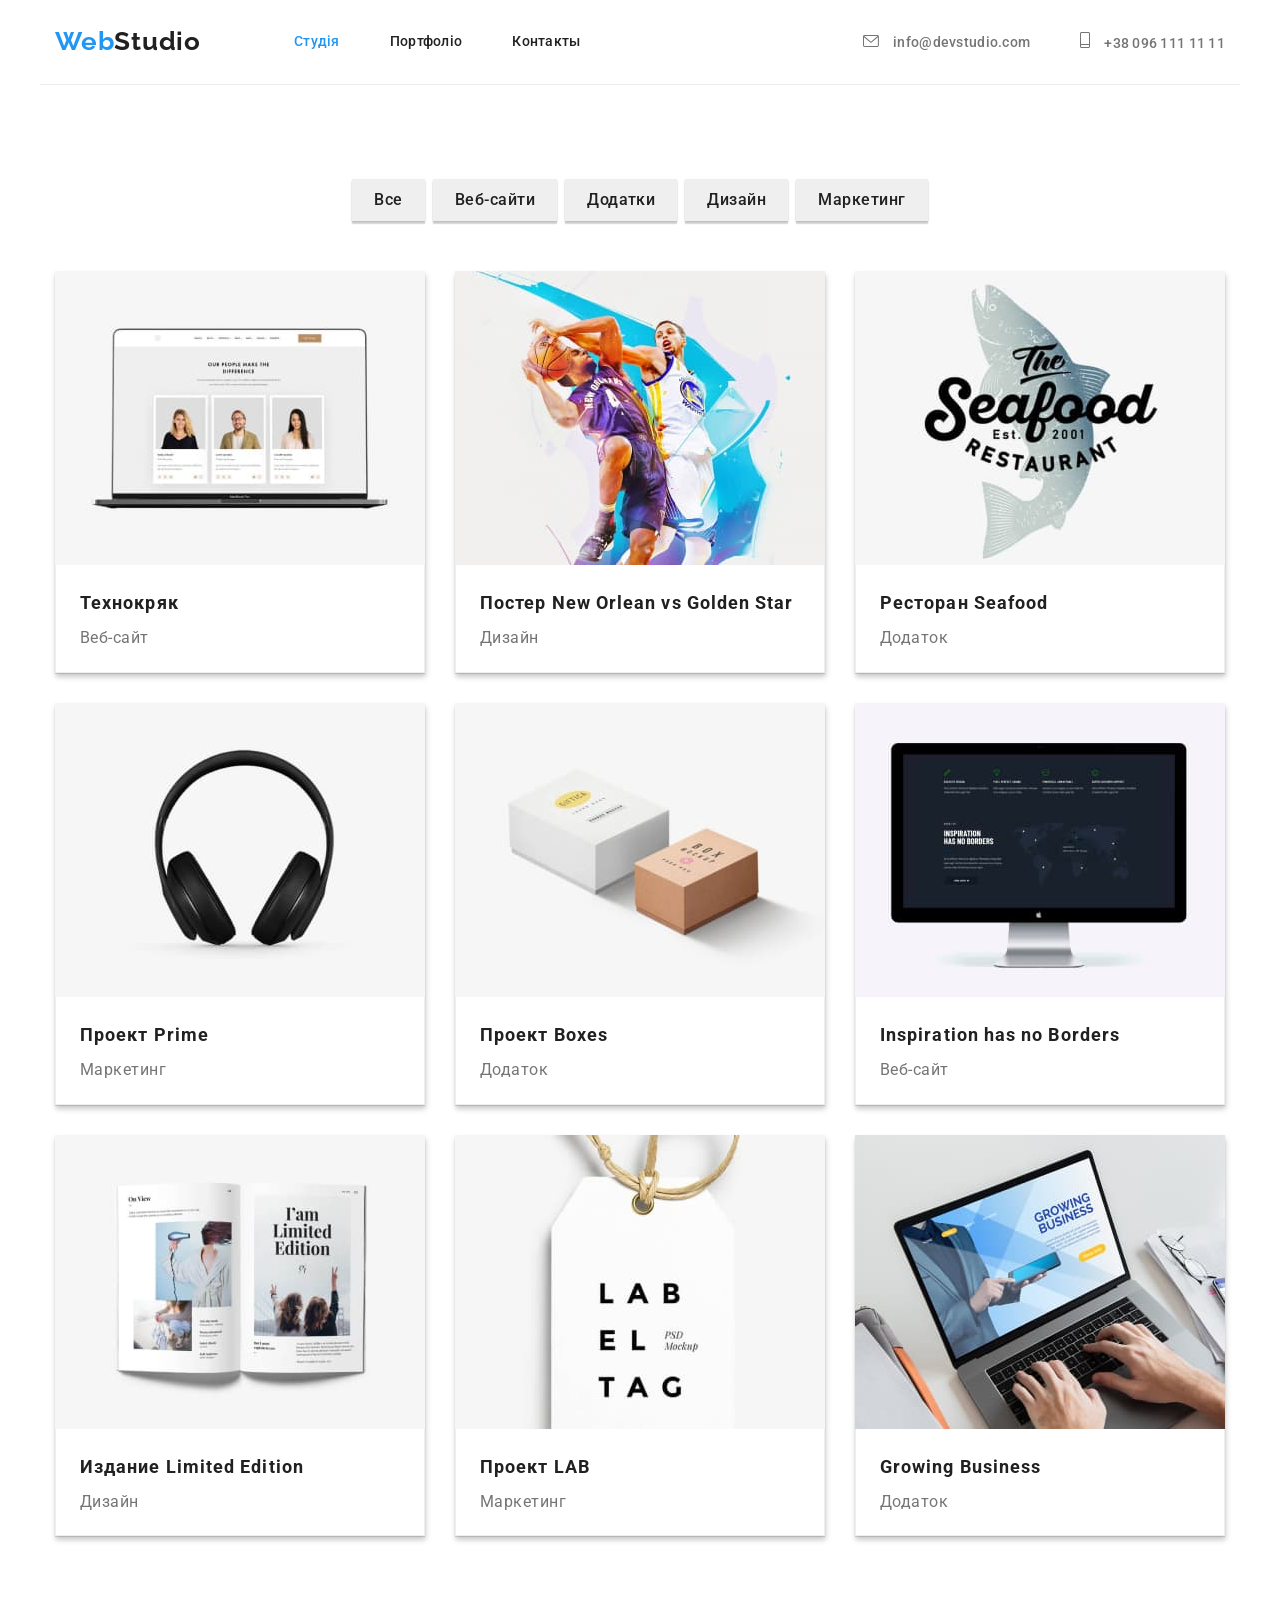
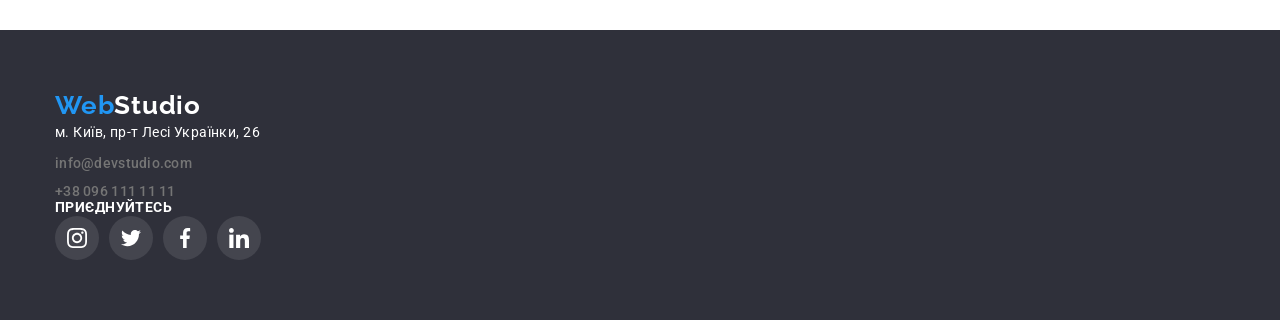
==== portfolio.html @ ae908e7c "Fixed bugs" ====
<!DOCTYPE html>
<html lang="uk">
<head>
    <meta charset="UTF-8" />
    <meta http-equiv="X-UA-Compatible" content="IE=edge" />
    <meta name="viewport" content="width=device-width, initial-scale=1.0" />
    <title>Портфоліо</title>
    <link rel="stylesheet" href="https://cdn.jsdelivr.net/npm/modern-normalize@1.1.0/modern-normalize.min.css">
    <link rel="preconnect" href="https://fonts.googleapis.com" />
    <link rel="preconnect" href="https://fonts.gstatic.com" crossorigin />
    <link href="https://fonts.googleapis.com/css2?family=Raleway:wght@700&family=Roboto:wght@400;500;700;900&display=swap" rel="stylesheet" />
    <link rel="stylesheet" href="./css/styles.css" />
</head>
<body>
    <!-- HEADER-->
    <header class="">
        <div class="page-header container">
            <nav class="page-nav">
                <a class="logo logo-link link" href="index.html" lang="en">Web<span class="logo-heater">Studio</span></a>
                <ul class="menu list">
                    <li class="menu-item"><a class="menu-link  current" href="index.html">Студія</a></li>
                    <li class="menu-item"><a class="menu-link" href="portfolio.html">Портфоліо</a></li>
                    <li class="menu-item"><a class="menu-link" href="contact.html">Контакты</a></li>
                </ul>
            </nav>
            <ul class="list contact">
                <li class="menu-contact">
                    <svg class="contact-icon" width="16" height="12">
                        <use href="./images/sprite.svg#icon-mail"></use>
                    </svg>
                    <a class="contact-list link contact-mail" href="mailto:info@devstudio.com">info@devstudio.com</a>
                </li>
                <li class="menu-contact">
                    <svg class="contact-icon" width="10" height="16">
                        <use href="./images/sprite.svg#icon-tel"></use>
                    </svg>
                    <a class="contact-list link" href="tel:+380961111111">+38 096 111 11 11</a>
                </li>
            </ul>
        </div>
    </header>
    <!--MAIN-->
    <main class="">
        <section class="section">
            <div class="container">
                <h1 class="visually-hidden"></h1>
                <ul class="button-menu">
                    <li class="button-menu-item"><button class="menu-btn" type="button">Все</button></li>
                    <li class="button-menu-item"><button class="menu-btn" type="button">Веб-сайти</button></li>
                    <li class="button-menu-item"><button class="menu-btn" type="button">Додатки</button></li>
                    <li class="button-menu-item"><button class="menu-btn" type="button">Дизайн</button></li>
                    <li class="button-menu-item"><button class="menu-btn" type="button">Маркетинг</button></li>
                </ul>
            
                <ul class="menu-portfolio">
                    <li class="portfolio-cards">
                        <a href="" class="list link">
                            <img class="portfolio-img" src="./images/portfolio/texnokryak.jpg" alt="зображення веб-сайту" width="370px"
                                height="294px" />
                            <div class="portfolio-subscription">
                                <h2 class="portfolio-title list">Технокряк</h2>
                                <p class="portfolio-paragraph">Веб-сайт</p>
                            </div>
                
                        </a>
                    </li>
                    <li class="portfolio-cards">
                        <a href="" class="list link">
                            <img class="portfolio-img" src="./images/portfolio/poster.jpg"
                                alt="зображення дві людини грають у баскетбол" width="370px" height="294px" />
                            <div class="portfolio-subscription">
                                <h2 class="portfolio-title">Постер New Orlean vs Golden Star</h2>
                                <p class="portfolio-paragraph">Дизайн</p>
                            </div>
                
                        </a>
                    </li>
                    <li class="portfolio-cards">
                        <a href="" class="list link">
                            <img class="portfolio-img" src="./images/portfolio/seafood.jpg" alt="зображення логотипу ресторану"
                                width="370px" height="294px" />
                            <div class="portfolio-subscription">
                                <h2 class="portfolio-title">Ресторан Seafood</h2>
                                <p class="portfolio-paragraph">Додаток</p>
                            </div>
                        </a>
                    </li>
                    <li class="portfolio-cards">
                        <a href="" class="list link">
                            <img class="portfolio-img" src="./images/portfolio/prime.jpg" alt="зображення навушників" width="370px"
                                height="294px" />
                            <div class="portfolio-subscription">
                                <h2 class="portfolio-title">Проект Prime</h2>
                                <p class="portfolio-paragraph">Маркетинг</p>
                            </div>
                
                        </a>
                    </li>
                    <li class="portfolio-cards">
                        <a href="" class="list link">
                            <img class="portfolio-img" src="./images/portfolio/boxes.jpg" alt="зображення двох коробок" width="370px"
                                height="294px" />
                            <div class="portfolio-subscription">
                                <h2 class="portfolio-title">Проект Boxes</h2>
                                <p class="portfolio-paragraph">Додаток</p>
                            </div>
                
                        </a>
                    </li>
                    <li class="portfolio-cards">
                        <a href="" class="list link">
                            <img class="portfolio-img" src="./images/portfolio/no-borders.jpg" alt="зображення веб-сайту на моніторі"
                                width="370px" height="294px" />
                            <div class="portfolio-subscription">
                                <h2 class="portfolio-title" lang="en">Inspiration has no Borders</h2>
                                <p class="portfolio-paragraph">Веб-сайт</p>
                            </div>
                
                        </a>
                    </li>
                    <li class="portfolio-cards">
                        <a href="" class="list link">
                            <img class="portfolio-img" src="./images/portfolio/limited-edition.jpg" alt="изображение журнала"
                                width="370px" height="294px" />
                            <div class="portfolio-subscription">
                                <h2 class="portfolio-title">Издание Limited Edition</h2>
                                <p class="portfolio-paragraph">Дизайн</p>
                            </div>
                        </a>
                    </li>
                    <li class="portfolio-cards">
                        <a href="" class="list link">
                            <img class="portfolio-img" src="./images/portfolio/lab.jpg" alt="зображення журналу" width="370px"
                                height="294px" />
                            <div class="portfolio-subscription">
                                <h2 class="portfolio-title">Проект LAB</h2>
                                <p class="portfolio-paragraph">Маркетинг</p>
                            </div>
                
                        </a>
                    </li>
                    <li class="portfolio-cards">
                        <a href="" class="list link">
                            <img class="portfolio-img" src="./images/portfolio/growing-business.jpg"
                                alt="зображення людина друкує на ноутбуці" width="370px" height="294px" />
                            <div class="portfolio-subscription">
                                <h2 class="portfolio-title" lang="en">Growing Business</h2>
                                <p class="portfolio-paragraph">Додаток</p>
                            </div>
                        </a>
                    </li>
                </ul>
            </div>
        </section>
    </main>
    <!--FOOTER-->
    <footer class="footer">
        <div class=" container">
            <a class="logo-link logo-footer-link link" href="index.html" lang="en">Web<span class="logo-footer">Studio</span></a>
            <address>
                <ul class="list">
                    <li class="adress-link"><a class="contact-adress list link" href="https://goo.gl/maps/ARjSeqXz5D1srHnS8"
                            target="_blank" rel="noopener noreferrer">м. Київ, пр-т Лесі Українки, 26</a></li>
                    <li class="adress-link"><a class="contact-list list link"
                            href="mailto:info@devstudio.com">info@devstudio.com</a></li>
                    <li class="adress-link"><a class="contact-list list link" href="tel:+380961111111">+38 096 111 11 11</a></li>
                </ul>
            </address>

            <p class="footer-paragraph">ПРИЄДНУЙТЕСЬ</p>
            <ul class="footer-social-list list">
                <li class="footer-social-list-item">
                    <a class="footer-social-list-link" href="">
                        <svg width="20" height="20" class="footer-social-list-icon">
                            <use href="./images/sprite.svg#icon-instagram"></use>
                        </svg>
                    </a>
                </li>
                <li class="footer-social-list-item">
                    <a class="footer-social-list-link" href="">
                        <svg width="20" height="20" class="footer-social-list-icon">
                            <use href="./images/sprite.svg#icon-twitter"></use>
                        </svg>
                    </a>
                </li>
                <li class="footer-social-list-item">
                    <a class="footer-social-list-link" href="">
                        <svg width="20" height="20" class="footer-social-list-icon">
                            <use href="./images/sprite.svg#icon-facebook"></use>
                        </svg>
                    </a>
                </li>
                <li class="footer-social-list-item">
                    <a class="footer-social-list-link" href="">
                        <svg width="20" height="20" class="footer-social-list-icon">
                            <use href="./images/sprite.svg#icon-linkedin"></use>
                        </svg>
                    </a>
                </li>
            </ul>
        </div>
    </footer>
</body>
</html>
---- css/styles.css ----
:root {
    --primary-font: 'Roboto',sans-serif;
    --secondary-font: 'Raleway', sans-serif;
    --primary-text-color: #212121;
    --secondary-text-color: #757575;
    --ternary-text-color: #FFFFFF;
    --quaternary-text-color: #2196F3;
    --primary-background: #FFFFFF;
    --secondary-background: #2F303A;
    --ternary-bacground: #2196F3;
    --quaternary-bacground: #000000;
    --quinary-bacground: #F5F4FA;
    --primary-color: #EEEEEE;
    --secondary-color: #FFFFFF;
}

h1,
h2,
h3,
p {
    margin-top: 0;
    margin-bottom: 0;
}

ul,
ol {
    margin: 0;
    padding: 0;
    list-style: none;
}

img {
    display: block;
    max-width: 100%;
    height: auto;
}

button {
    cursor: pointer;
}

.list {
    list-style: none;
}

.link {
    text-decoration: none;
}

.section {
    padding-top: 94px;
    padding-bottom: 94px;
}

.container {
    width: 1200px;
    margin-left: auto;
    margin-right: auto;
    padding-left: 15px;
    padding-right: 15px;
}

body {
    font-family: var(--primary-font), sans-serif;
    color: var(--primary-text-color);
}
/* ============ INDEX.HTML==============*/

/* BODY */

/* ================= HEADER ================= */
.page-header {
    display: flex;
    align-items: center;
    border-bottom: 1px solid #ECECEC;
}

.page-nav {
    display: flex;
    align-items: center;
}

.logo {
    margin-right: 93px;
    padding-top: 24px;
    padding-bottom: 25px;
}

.logo-link {
    font-family: var(--secondary-font);
    font-weight: 700;
    font-size: 26px;
    line-height: 1.19;
    letter-spacing: 0.03em;
    color: var(--quaternary-text-color);
}

.logo-heater{
    color: var(--primary-text-color);
}

.menu {
    display: flex;
    align-items: center;
}

.menu-item:not(:last-child) {
    margin-right: 50px;
}

.menu-link {
    font-weight: 500;
    font-size: 14px;
    line-height: 1.14;
    letter-spacing: 0.02em;
    color: var(--primary-text-color);
    list-style: none;
    text-decoration: none;
    padding-top: 32px;
    padding-bottom: 32px;
    display: block;
}

.menu-link:hover, 
.menu-link:focus {
    color: var(--quaternary-text-color);
}

.menu-link.current {
    color: var(--quaternary-text-color);
}

.contact-icon:hover,
.contact-icon:focus {
    color:#2196F3;
}

.contact-icon{
    color:#757575;
    fill: currentColor;
    margin-right: 10px;
} 

.contact {
    display: flex;
    align-items: center;
    margin-left: auto;
    padding-top: 32px;
    padding-bottom: 32px;
}

.menu-contact:not(:last-child) {
    margin-right: 50px;
}

.contact-list {
    font-style: normal;
    font-weight: 500;
    font-size: 14px;
    line-height: 1.14;
    letter-spacing: 0.02em;
    color: var(--secondary-text-color);
}

.contact-list:hover,
.contact-list:focus {
    color: var(--quaternary-text-color);
}

/* ================= /HEADER  ================= */

/* =================  MAIN  ================= */

/*  ================= HERO  ================= */
.hero {
    padding: 200px 0;
    text-align: center;
}

.background {
    background-image: linear-gradient(rgba(47,
        48, 58, 0.4),rgba(47, 48, 58, 0.4)), url('../images/bg.jpg');
    background: #C4C4C4(47, 48, 58, 0.4);
    background-size: cover;
    background-position: border-box;
}

.hero-title {
    font-weight: 900;
    font-size: 44px;
    line-height: 1.5;
    letter-spacing: 0.06em;
    text-transform: uppercase;
    text-align: center;
    color: var(--ternary-text-color);
    margin-bottom: 30px;
}

.modal-btn-container {
    padding-top: 30px;
    padding-bottom: 200px;
    padding-left: auto;
    padding-right: auto;
}

.modal-btn {
    margin-left: auto;
    margin-right: auto;
    padding-top: 10px;
    padding-bottom: 10px;
    padding-left: 32px;
    padding-right: 32px;
    font-weight: 700;
    font-size: 16px;
    line-height: 1.87;
    display: flex;
    align-items: center;
    text-align: center;
    letter-spacing: 0.06em;
    color: var(--ternary-text-color);
    background: var(--ternary-bacground);
    border-style: none;
}

/*  ================= /HERO  ================= */

/*  ================= ABOUT  ================= */
.visually-hidden {
    position: absolute;
    white-space: nowrap;
    width: 1px;
    height: 1px;
    overflow: hidden;
    border: 0;
    padding: 0;
    clip: rect(0 0 0 0);
    clip-path: inset(50%);
    margin: -1px;
}

.about-title {
    display: none;
}

.about-list {
    display: flex;
    justify-content: center;
    gap: 30px;
}

.about-list-icon:hover {
    background: #F5F4FA;
    border-radius: 4px;

}

.about-list-icon {
    display: flex;
    justify-content: center;
    align-items: center;
    width: 270px;
    height: 120px;
    background: #F5F4FA;
    border-radius: 4px;
    margin-bottom: 30px;
}

.about-title-item {
    font-weight: 700;
    font-size: 14px;
    line-height: 1.14;
    letter-spacing: 0.03em;
    text-transform: uppercase;
    color: var(--primary-text-color);
    margin-bottom: 10px;
}

.about-paragraph {
    font-size: 14px;
    line-height: 1.71;
    letter-spacing: 0.03em;
    color: var(--secondary-text-color);
}
/*  ================= /ABOUT  =================*/

/*  ================= WORK  =================*/
.work-section {
    padding-top: 0;
}


.work-container {
    padding-top: 118px;
    padding-bottom: 94px;
    padding-left: auto;
    padding-right: auto;
}

.all-titles {
    font-weight: 700;
    font-size: 36px;
    line-height: 1.16;
    text-align: center;
    letter-spacing: 0.03em;
    color: var(--primary-text-color);
    margin-bottom: 50px;
}

.work-img-container {
    display: flex;
    align-items: center;
    gap: 30px;
}

/*  ================= /WORK  =================*/

/* ================= TEAM  ================= */
.team-section {
    background: var(--quinary-bacground);
}

.menu-team {
    display: flex;
    align-items: center;
    gap: 30px;
}

.team-cards {
    flex-basis: calc((100% - 90px)/4);
    box-shadow: 0px 1px 1px rgba(0, 0, 0, 0.12), 0px 4px 4px rgba(0, 0, 0, 0.06), 1px 4px 6px rgba(0, 0, 0, 0.16);
}

.team-subscription {
    padding-top: 30px;
    padding-bottom: 30px;
}

.team-title {
    font-weight: 500;
    font-size: 16px;
    line-height: 1.18;
    text-align: center;
    letter-spacing: 0.03em;
    color: var(--primary-text-color);
    margin-bottom: 10px;
}

.team-paragraph{
    font-size: 16px;
    line-height: 1.18;
    text-align: center;
    letter-spacing: 0.03em;
    color: var(--secondary-text-color);
    margin-bottom: 16px;
}

.social-list {
    display: flex;
    justify-content: center;
    gap: 10px;
}

.social-list-item {

}

.social-list-link {
    display: flex;
    justify-content: center;
    align-items: center;
    width: 44px;
    height: 44px;
    border-radius: 50%;
    color: #AFB1B8;
    background-color: var(--primary-background);
    border: none;
}

.social-list-link:hover,
.social-list-link:focus {
    background: var(--ternary-bacground);
}

.social-list-link:hover .social-list-icon,
.social-list-link:focus .social-list-icon {
    fill: #FFFFFF;
}

.social-list-icon {
    fill: #AFB1B8;

}
/* ================= /TEAM  ================= */
/* ================= CLIENTS  ================= */
.clients-list {
    display: flex;
    justify-content: center;
    gap: 30px;
}

.clients-list-item {
}

.clients-list-link {
    display: flex;
    justify-content: center;
    align-items: center;
    width: 170px;
    height: 92px;
    border: 1px solid #AFB1B8;
    border-radius: 4px;
    border: none;
}

.clients-list-link:hover .clients-list-icon,
.clients-list-link:focus .clients-list-icon {
    fill: #2196F3;
}

.clients-list-link:hover,
.clients-list-link:focus {
    border: 1px solid #2196F3;
    border-radius: 4px;
}


.clients-list-icon {
    fill: #AFB1B8;
}
/*  ================= /MAIN  ================= */
/* /BODY */

/*  ================= FOOTER  ================= */
.footer {
    padding-top: 60px;
    padding-bottom: 60px;
    background: var(--secondary-background);
}

.footer-list {

}

.logo-footer-link {
    margin-bottom: 20px;
}

.logo-footer {
    color: var(--ternary-text-color);
}

.adress-link:not(:last-child) {
    margin-bottom: 9px;
}
.contact-adress {
    font-style: normal;
    font-size: 14px;
    line-height: 1.71;
    letter-spacing: 0.03em;
    color: var(--ternary-text-color);
}

.contact-adress:hover,
.contact-adress:focus {
    color: var(--quaternary-text-color);
}

.footer-paragraph {
    font-weight: 700;
    font-size: 14px;
    line-height: 1.14;
    letter-spacing: 0.03em;
    text-transform: uppercase;
    color: var(--ternary-text-color);
}

.footer-social-list {
    display: flex;
    gap: 10px;
}

.footer-social-list-item{
    

}

.footer-social-list-link {
    display: flex;
    justify-content: center;
    align-items: center;
    width: 44px;
    height: 44px;
    border-radius: 50%;
    background-color: rgba(255, 255, 255, 0.1);
}

.footer-social-list-link:hover,
.footer-social-list-link:focus {
    background: var(--ternary-bacground);
}

.footer-social-list-icon {
    fill: #FFFFFF;
}
/*  ================= /FOOTER  =================*/
/* ============ /INDEX.html ============ */

/* ============ PORTFOLIO.html ============ */
.button-menu {
    justify-content: center;
    display: flex;
    align-items: center;
    margin-bottom: 50px;
}

.button-menu-item:not(:last-child) {
    margin-right: 8px;
}


.menu-btn {
    padding-top: 8px;
    padding-bottom: 8px;
    padding-left: 22px;
    padding-right: 22px;
    font-weight: 500;
    font-size: 16px;
    line-height: 1.62;
    text-align: center;
    letter-spacing: 0.03em;
    color: var(--primary-text-color);
    border-style: none;
    box-shadow: 0px 3px 1px rgba(0, 0, 0, 0.1), 0px 1px 2px rgba(0, 0, 0, 0.08), 0px 2px 2px rgba(0, 0, 0, 0.12);
}


.menu-btn:hover,
.menu-btn:focus {
    color: var(--ternary-text-color);
    background: var(--quaternary-text-color);
}

.menu-portfolio {
    display: flex;
    flex-wrap: wrap;
    gap: 30px;
}

.portfolio-cards {
    flex-basis: calc((100% - 60px) / 3);
    box-shadow: 0px 1px 1px rgba(0, 0, 0, 0.12), 0px 4px 4px rgba(0, 0, 0, 0.06), 1px 4px 6px rgba(0, 0, 0, 0.16);
}

.portfolio-subscription {
    border: 1px solid #EEEEEE;
    border-top: none;
    padding-top: 20px;
    padding-bottom: 20px;
    padding-left: 24px;
    padding-right: 24px;
}

.portfolio-title {
    font-weight: 700;
    font-size: 18px;
    line-height: 2;
    letter-spacing: 0.06em;
    color: var(--primary-text-color);
    text-decoration: none;
    margin-bottom: 4px;
}

.portfolio-paragraph {
    font-size: 16px;
    line-height: 1.67;
    letter-spacing: 0.03em;
    color: var(--secondary-text-color);
    text-decoration: none;
}

/* ============ /PORTFOLIO.html ============ */
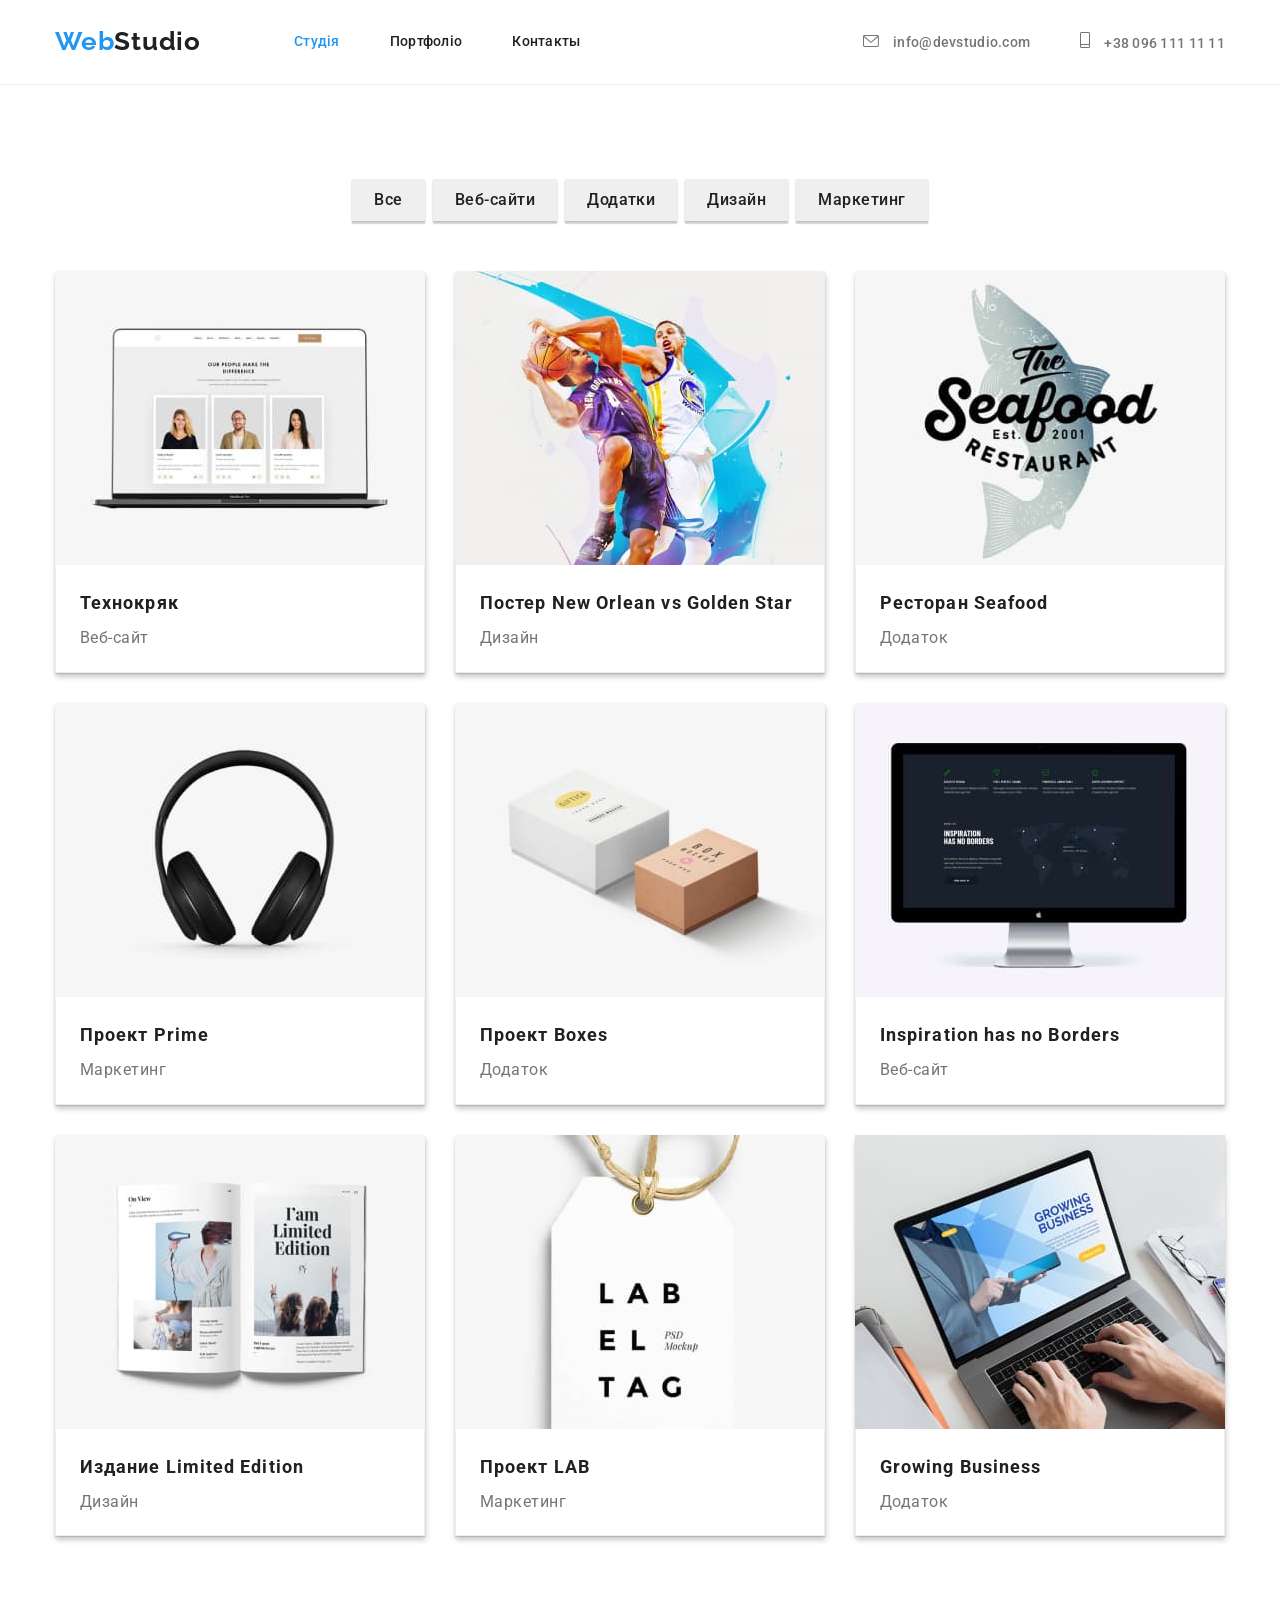
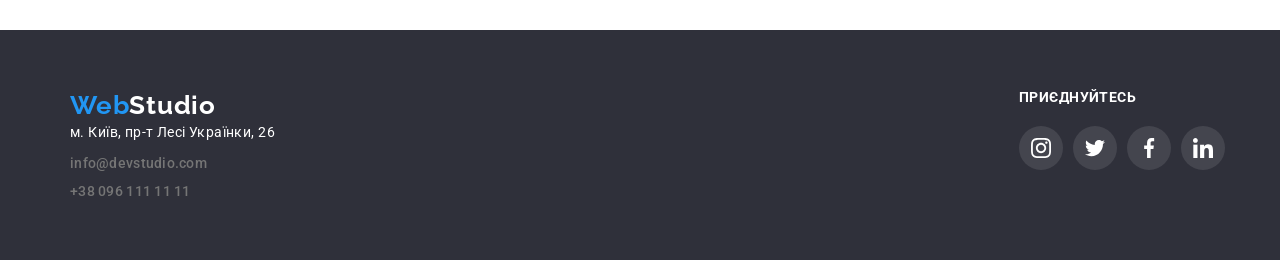
==== commit 773e49e4: "Fixed bugs" ====
--- a/portfolio.html
+++ b/portfolio.html
@@ -11,9 +11,9 @@
     <link href="https://fonts.googleapis.com/css2?family=Raleway:wght@700&family=Roboto:wght@400;500;700;900&display=swap" rel="stylesheet" />
     <link rel="stylesheet" href="./css/styles.css" />
 </head>
-<body>
+<body class="">
     <!-- HEADER-->
-    <header class="">
+    <header class="header">
         <div class="page-header container">
             <nav class="page-nav">
                 <a class="logo logo-link link" href="index.html" lang="en">Web<span class="logo-heater">Studio</span></a>
@@ -155,49 +155,57 @@
     </main>
     <!--FOOTER-->
     <footer class="footer">
-        <div class=" container">
-            <a class="logo-link logo-footer-link link" href="index.html" lang="en">Web<span class="logo-footer">Studio</span></a>
-            <address>
-                <ul class="list">
-                    <li class="adress-link"><a class="contact-adress list link" href="https://goo.gl/maps/ARjSeqXz5D1srHnS8"
-                            target="_blank" rel="noopener noreferrer">м. Київ, пр-т Лесі Українки, 26</a></li>
-                    <li class="adress-link"><a class="contact-list list link"
-                            href="mailto:info@devstudio.com">info@devstudio.com</a></li>
-                    <li class="adress-link"><a class="contact-list list link" href="tel:+380961111111">+38 096 111 11 11</a></li>
-                </ul>
-            </address>
-
-            <p class="footer-paragraph">ПРИЄДНУЙТЕСЬ</p>
-            <ul class="footer-social-list list">
-                <li class="footer-social-list-item">
-                    <a class="footer-social-list-link" href="">
-                        <svg width="20" height="20" class="footer-social-list-icon">
-                            <use href="./images/sprite.svg#icon-instagram"></use>
-                        </svg>
-                    </a>
-                </li>
-                <li class="footer-social-list-item">
-                    <a class="footer-social-list-link" href="">
-                        <svg width="20" height="20" class="footer-social-list-icon">
-                            <use href="./images/sprite.svg#icon-twitter"></use>
-                        </svg>
-                    </a>
-                </li>
-                <li class="footer-social-list-item">
-                    <a class="footer-social-list-link" href="">
-                        <svg width="20" height="20" class="footer-social-list-icon">
-                            <use href="./images/sprite.svg#icon-facebook"></use>
-                        </svg>
-                    </a>
-                </li>
-                <li class="footer-social-list-item">
-                    <a class="footer-social-list-link" href="">
-                        <svg width="20" height="20" class="footer-social-list-icon">
-                            <use href="./images/sprite.svg#icon-linkedin"></use>
-                        </svg>
-                    </a>
-                </li>
-            </ul>
+        <div class="footer-container container">
+            <div class="footer-list container">
+                <a class="logo-link logo-footer-link link" href="index.html" lang="en">Web<span
+                        class="logo-footer">Studio</span></a>
+                <address>
+                    <ul class="list">
+                        <li class="adress-link"><a class="contact-adress list link"
+                                href="https://goo.gl/maps/ARjSeqXz5D1srHnS8" target="_blank" rel="noopener noreferrer">м.
+                                Київ, пр-т Лесі Українки, 26</a></li>
+                        <li class="adress-link"><a class="contact-list list link"
+                                href="mailto:info@devstudio.com">info@devstudio.com</a></li>
+                        <li class="adress-link"><a class="contact-list list link" href="tel:+380961111111">+38 096 111 11
+                                11</a>
+                        </li>
+                    </ul>
+                </address>
+            </div>
+    
+            <div class="footer-social-container">
+                <p class="footer-paragraph">ПРИЄДНУЙТЕСЬ</p>
+                <ul class="footer-social-list list">
+                    <li class="footer-social-list-item">
+                        <a class="footer-social-list-link" href="">
+                            <svg width="20" height="20" class="footer-social-list-icon">
+                                <use href="./images/sprite.svg#icon-instagram"></use>
+                            </svg>
+                        </a>
+                    </li>
+                    <li class="footer-social-list-item">
+                        <a class="footer-social-list-link" href="">
+                            <svg width="20" height="20" class="footer-social-list-icon">
+                                <use href="./images/sprite.svg#icon-twitter"></use>
+                            </svg>
+                        </a>
+                    </li>
+                    <li class="footer-social-list-item">
+                        <a class="footer-social-list-link" href="">
+                            <svg width="20" height="20" class="footer-social-list-icon">
+                                <use href="./images/sprite.svg#icon-facebook"></use>
+                            </svg>
+                        </a>
+                    </li>
+                    <li class="footer-social-list-item">
+                        <a class="footer-social-list-link" href="">
+                            <svg width="20" height="20" class="footer-social-list-icon">
+                                <use href="./images/sprite.svg#icon-linkedin"></use>
+                            </svg>
+                        </a>
+                    </li>
+                </ul>
+            </div>
         </div>
     </footer>
 </body>
--- a/css/styles.css
+++ b/css/styles.css
@@ -64,6 +64,12 @@
     font-family: var(--primary-font), sans-serif;
     color: var(--primary-text-color);
 }
+
+.body:hover {
+    text-decoration: underline;
+    text-decoration-line: 1px;
+    text-decoration-color: #2196F3;
+}
 /* ============ INDEX.HTML==============*/
 
 /* BODY */
@@ -72,7 +78,15 @@
 .page-header {
     display: flex;
     align-items: center;
+}
+
+.header {
     border-bottom: 1px solid #ECECEC;
+}
+
+.header:hover,
+.header:focus {
+    border: 1px solid #2196F3;
 }
 
 .page-nav {
@@ -184,6 +198,12 @@
     background-size: cover;
     background-position: border-box;
 }
+
+.background:hover,
+.bacground:focus {
+    border: 1px solid #2196F3;
+}
+
 
 .hero-title {
     font-weight: 900;
@@ -222,9 +242,15 @@
     border-style: none;
 }
 
+.modal-btn:hover,
+.modal-btn:focus {
+    border: 1px solid #2196F3;
+    border-radius: 4px;
+}
 /*  ================= /HERO  ================= */
 
 /*  ================= ABOUT  ================= */
+
 .visually-hidden {
     position: absolute;
     white-space: nowrap;
@@ -254,7 +280,7 @@
 
 }
 
-.about-list-icon {
+.about-list-container { 
     display: flex;
     justify-content: center;
     align-items: center;
@@ -265,7 +291,14 @@
     margin-bottom: 30px;
 }
 
+.about-list-container:hover,
+.about-list-container:focus {
+    border: 1px solid #2196F3;
+    border-radius: 4px;
+}
+
 .about-title-item {
+    
     font-weight: 700;
     font-size: 14px;
     line-height: 1.14;
@@ -287,7 +320,6 @@
 .work-section {
     padding-top: 0;
 }
-
 
 .work-container {
     padding-top: 118px;
@@ -296,6 +328,11 @@
     padding-right: auto;
 }
 
+.work-img:hover,
+.work-img:focus {
+    border: 1px solid #2196F3;
+}
+
 .all-titles {
     font-weight: 700;
     font-size: 36px;
@@ -319,6 +356,11 @@
     background: var(--quinary-bacground);
 }
 
+.team-section:hover,
+.team-section:focus {
+    border: 1px solid #2196F3;
+}
+
 .menu-team {
     display: flex;
     align-items: center;
@@ -328,6 +370,17 @@
 .team-cards {
     flex-basis: calc((100% - 90px)/4);
     box-shadow: 0px 1px 1px rgba(0, 0, 0, 0.12), 0px 4px 4px rgba(0, 0, 0, 0.06), 1px 4px 6px rgba(0, 0, 0, 0.16);
+}
+
+.team-cards:hover,
+.team-cards:focus {
+    border: 1px solid #2196F3;
+    border-radius: 4px;
+}
+
+.team-img:hover,
+.team-img:focus {
+    border: 1px solid #2196F3;
 }
 
 .team-subscription {
@@ -358,10 +411,6 @@
     display: flex;
     justify-content: center;
     gap: 10px;
-}
-
-.social-list-item {
-
 }
 
 .social-list-link {
@@ -388,7 +437,6 @@
 
 .social-list-icon {
     fill: #AFB1B8;
-
 }
 /* ================= /TEAM  ================= */
 /* ================= CLIENTS  ================= */
@@ -437,8 +485,14 @@
     background: var(--secondary-background);
 }
 
-.footer-list {
-
+.footer:hover,
+.footer:focus {
+    border: 1px solid #2196F3;
+}
+
+.footer-container {
+    display: flex;
+    flex-basis: calc((100% - 70px) / 2);
 }
 
 .logo-footer-link {
@@ -472,16 +526,17 @@
     letter-spacing: 0.03em;
     text-transform: uppercase;
     color: var(--ternary-text-color);
+    margin-bottom: 20px;
+}
+
+.footer-social-container {
+    align-items: flex-start;
+
 }
 
 .footer-social-list {
     display: flex;
     gap: 10px;
-}
-
-.footer-social-list-item{
-    
-
 }
 
 .footer-social-list-link {
@@ -534,10 +589,15 @@
 }
 
 
-.menu-btn:hover,
 .menu-btn:focus {
     color: var(--ternary-text-color);
     background: var(--quaternary-text-color);
+    
+}
+
+.menu-btn:hover {
+    border: 1px solid #2196F3;
+    border-radius: 4px;
 }
 
 .menu-portfolio {
@@ -549,6 +609,16 @@
 .portfolio-cards {
     flex-basis: calc((100% - 60px) / 3);
     box-shadow: 0px 1px 1px rgba(0, 0, 0, 0.12), 0px 4px 4px rgba(0, 0, 0, 0.06), 1px 4px 6px rgba(0, 0, 0, 0.16);
+}
+
+.portfolio-cards:hover,
+.portfolio-cards:focus {
+    border: 1px solid #2196F3;
+}
+
+.portfolio-img:hover,
+.portfolio-img:focus {
+    border: 1px solid #2196F3;
 }
 
 .portfolio-subscription {
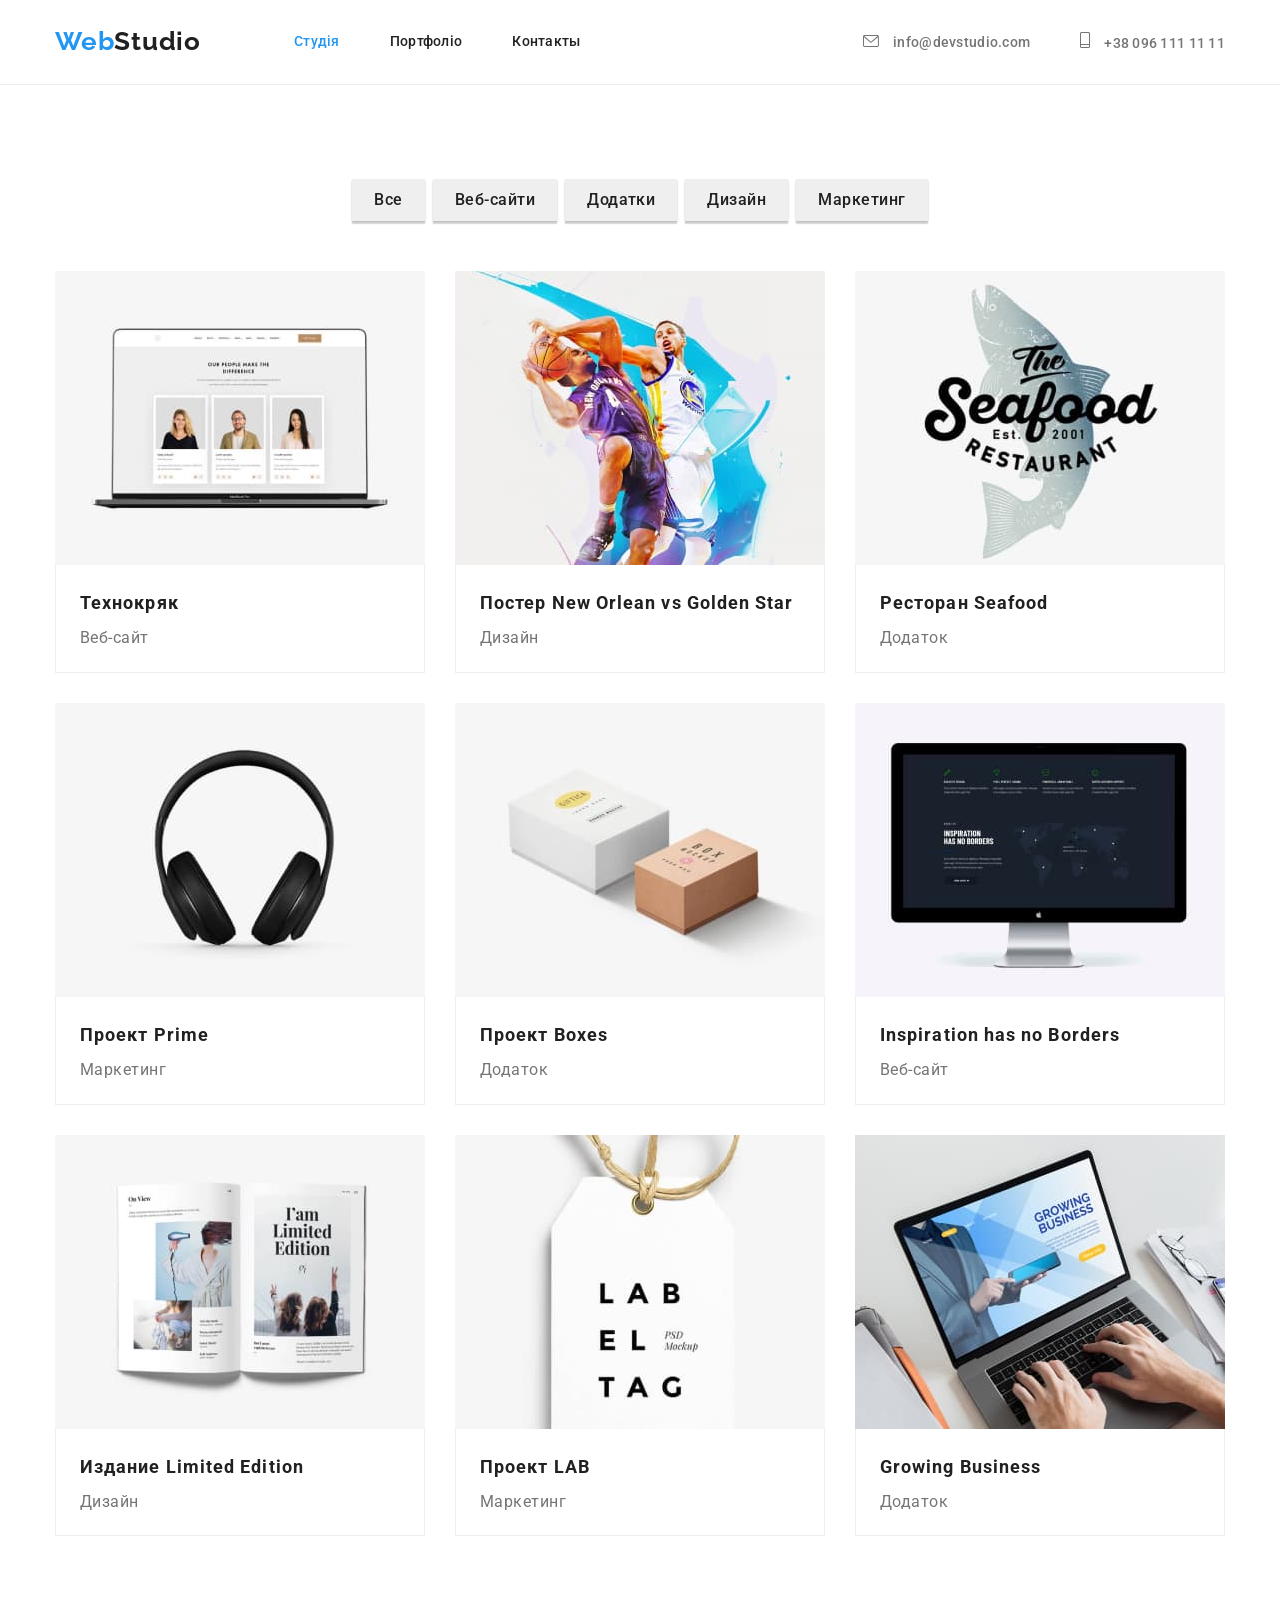
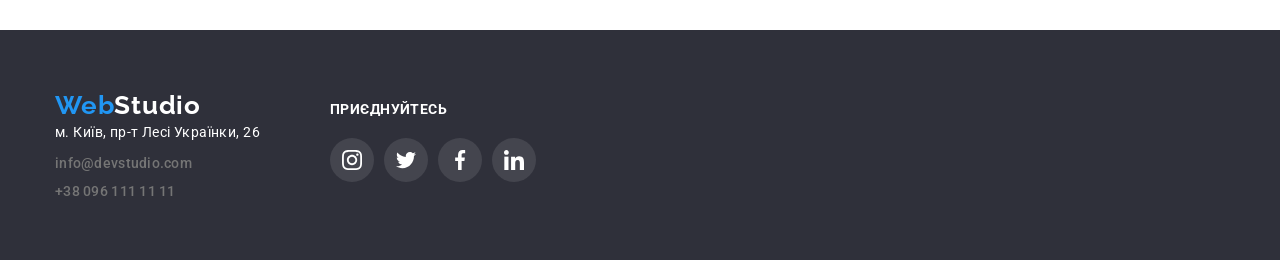
==== commit 9c675b9e: "Fixed bugs" ====
--- a/portfolio.html
+++ b/portfolio.html
@@ -156,7 +156,7 @@
     <!--FOOTER-->
     <footer class="footer">
         <div class="footer-container container">
-            <div class="footer-list container">
+            <div class="footer-list">
                 <a class="logo-link logo-footer-link link" href="index.html" lang="en">Web<span
                         class="logo-footer">Studio</span></a>
                 <address>
--- a/css/styles.css
+++ b/css/styles.css
@@ -65,11 +65,11 @@
     color: var(--primary-text-color);
 }
 
-.body:hover {
-    text-decoration: underline;
-    text-decoration-line: 1px;
-    text-decoration-color: #2196F3;
-}
+/*text-decoration: underline;
+text-decoration-line: 1px;
+text-decoration-color: #2196F3;*/
+
+
 /* ============ INDEX.HTML==============*/
 
 /* BODY */
@@ -480,7 +480,6 @@
 
 /*  ================= FOOTER  ================= */
 .footer {
-    padding-top: 60px;
     padding-bottom: 60px;
     background: var(--secondary-background);
 }
@@ -492,7 +491,11 @@
 
 .footer-container {
     display: flex;
-    flex-basis: calc((100% - 70px) / 2);
+}
+
+.footer-list {
+    padding-top: 60px;
+    margin-right: 70px;
 }
 
 .logo-footer-link {
@@ -506,6 +509,7 @@
 .adress-link:not(:last-child) {
     margin-bottom: 9px;
 }
+
 .contact-adress {
     font-style: normal;
     font-size: 14px;
@@ -530,7 +534,7 @@
 }
 
 .footer-social-container {
-    align-items: flex-start;
+    padding-top: 72px;
 
 }
 
@@ -608,6 +612,9 @@
 
 .portfolio-cards {
     flex-basis: calc((100% - 60px) / 3);
+}
+
+.portfolio-cards:hover {
     box-shadow: 0px 1px 1px rgba(0, 0, 0, 0.12), 0px 4px 4px rgba(0, 0, 0, 0.06), 1px 4px 6px rgba(0, 0, 0, 0.16);
 }
 
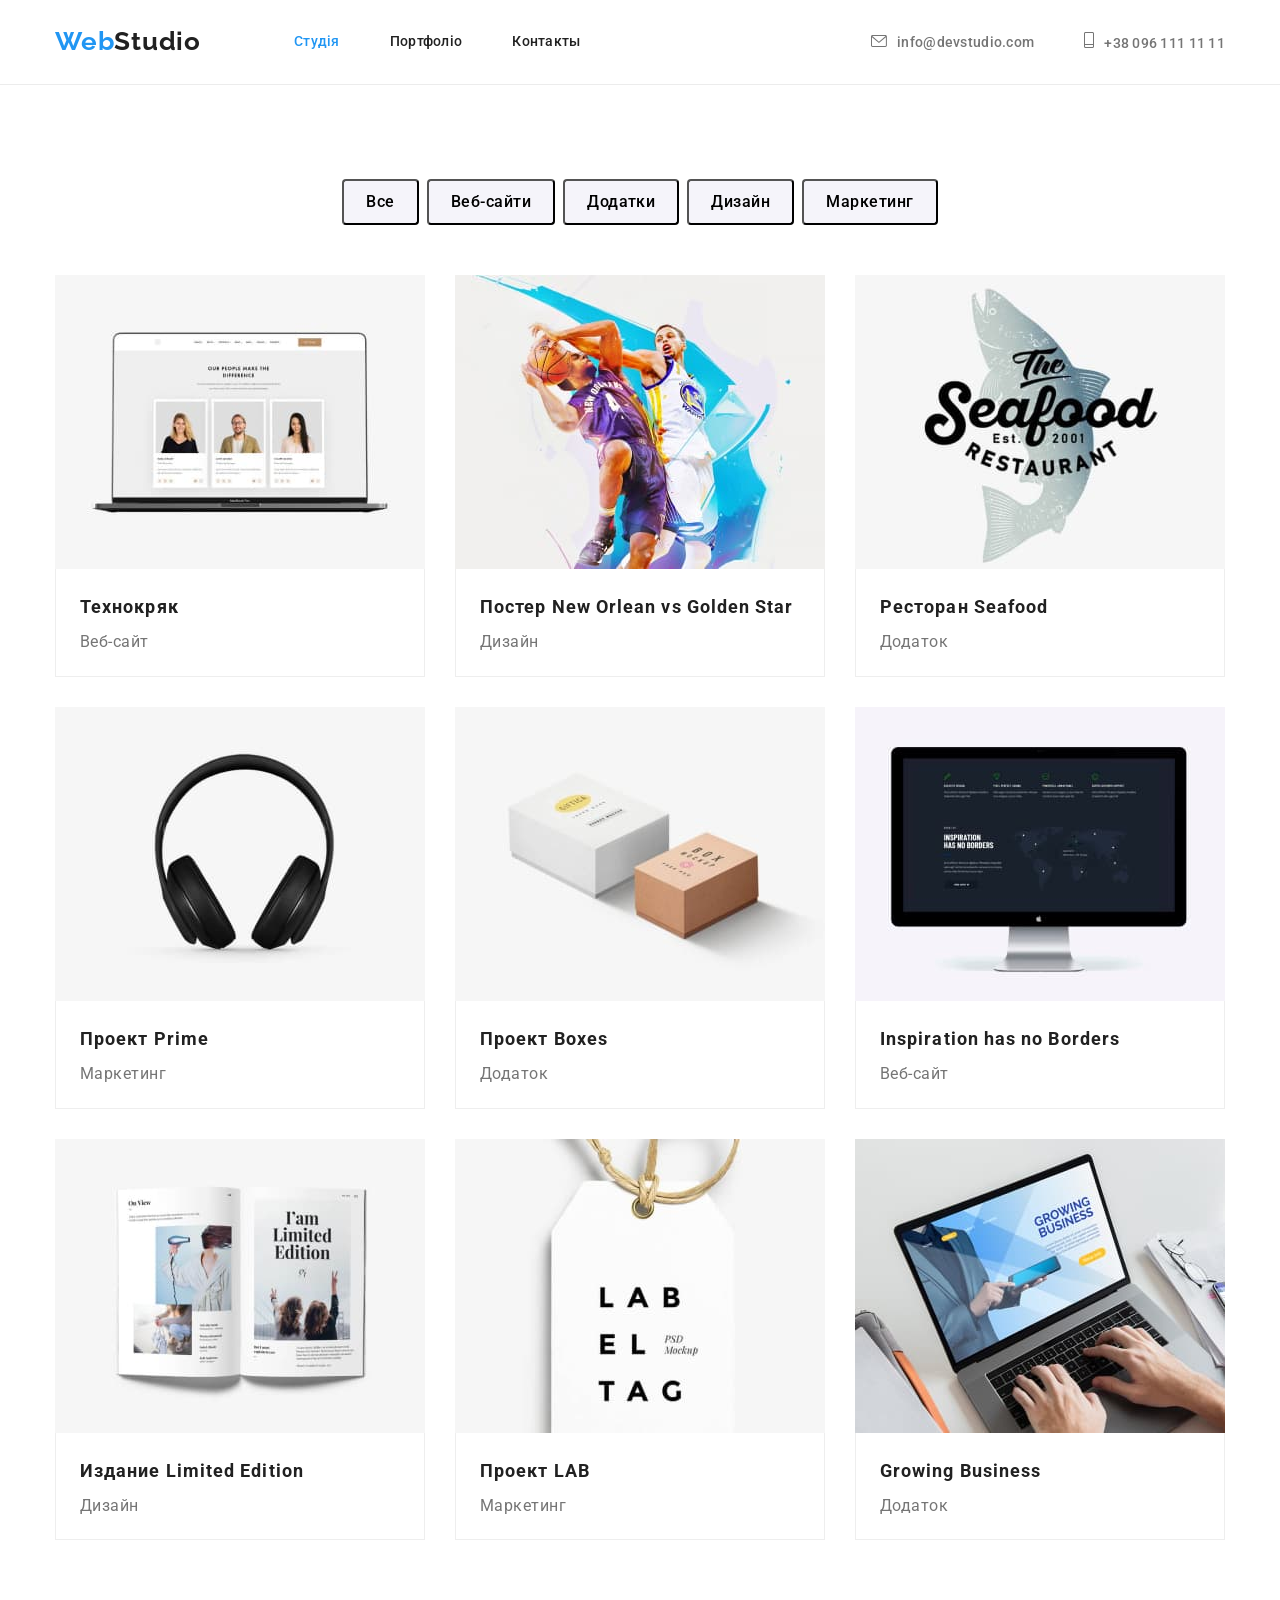
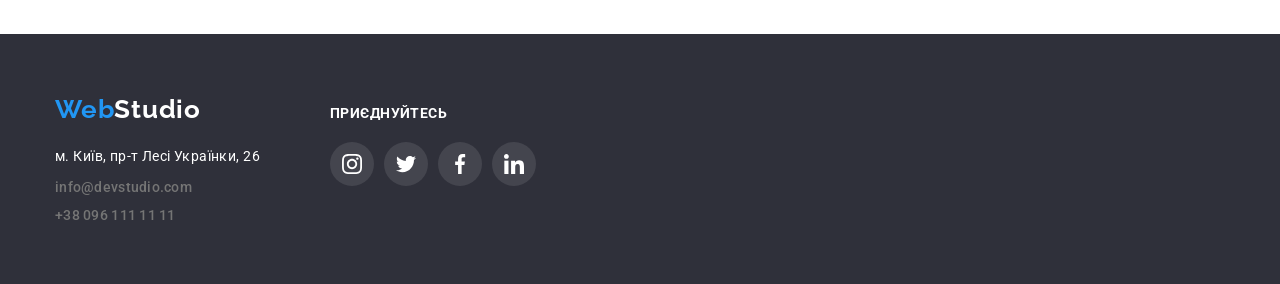
==== commit 807fcf24: "Fixed bugs" ====
--- a/portfolio.html
+++ b/portfolio.html
@@ -25,16 +25,14 @@
             </nav>
             <ul class="list contact">
                 <li class="menu-contact">
-                    <svg class="contact-icon" width="16" height="12">
+                    <a class="contact-list link contact-mail" href="mailto:info@devstudio.com"><svg class="contact-icon" width="16" height="12">
                         <use href="./images/sprite.svg#icon-mail"></use>
-                    </svg>
-                    <a class="contact-list link contact-mail" href="mailto:info@devstudio.com">info@devstudio.com</a>
+                    </svg>info@devstudio.com</a>
                 </li>
                 <li class="menu-contact">
-                    <svg class="contact-icon" width="10" height="16">
+                    <a class="contact-list link" href="tel:+380961111111"><svg class="contact-icon" width="10" height="16">
                         <use href="./images/sprite.svg#icon-tel"></use>
-                    </svg>
-                    <a class="contact-list link" href="tel:+380961111111">+38 096 111 11 11</a>
+                    </svg>+38 096 111 11 11</a>
                 </li>
             </ul>
         </div>
@@ -54,7 +52,7 @@
             
                 <ul class="menu-portfolio">
                     <li class="portfolio-cards">
-                        <a href="" class="list link">
+                        <a href="" class="portfolio-cards-link list link">
                             <img class="portfolio-img" src="./images/portfolio/texnokryak.jpg" alt="зображення веб-сайту" width="370px"
                                 height="294px" />
                             <div class="portfolio-subscription">
@@ -65,7 +63,7 @@
                         </a>
                     </li>
                     <li class="portfolio-cards">
-                        <a href="" class="list link">
+                        <a href="" class="portfolio-cards-link list link">
                             <img class="portfolio-img" src="./images/portfolio/poster.jpg"
                                 alt="зображення дві людини грають у баскетбол" width="370px" height="294px" />
                             <div class="portfolio-subscription">
@@ -76,7 +74,7 @@
                         </a>
                     </li>
                     <li class="portfolio-cards">
-                        <a href="" class="list link">
+                        <a href="" class="portfolio-cards-link list link">
                             <img class="portfolio-img" src="./images/portfolio/seafood.jpg" alt="зображення логотипу ресторану"
                                 width="370px" height="294px" />
                             <div class="portfolio-subscription">
@@ -86,7 +84,7 @@
                         </a>
                     </li>
                     <li class="portfolio-cards">
-                        <a href="" class="list link">
+                        <a href="" class="portfolio-cards-link list link">
                             <img class="portfolio-img" src="./images/portfolio/prime.jpg" alt="зображення навушників" width="370px"
                                 height="294px" />
                             <div class="portfolio-subscription">
@@ -97,7 +95,7 @@
                         </a>
                     </li>
                     <li class="portfolio-cards">
-                        <a href="" class="list link">
+                        <a href="" class="portfolio-cards-link list link">
                             <img class="portfolio-img" src="./images/portfolio/boxes.jpg" alt="зображення двох коробок" width="370px"
                                 height="294px" />
                             <div class="portfolio-subscription">
@@ -108,7 +106,7 @@
                         </a>
                     </li>
                     <li class="portfolio-cards">
-                        <a href="" class="list link">
+                        <a href="" class="portfolio-cards-link list link">
                             <img class="portfolio-img" src="./images/portfolio/no-borders.jpg" alt="зображення веб-сайту на моніторі"
                                 width="370px" height="294px" />
                             <div class="portfolio-subscription">
@@ -119,7 +117,7 @@
                         </a>
                     </li>
                     <li class="portfolio-cards">
-                        <a href="" class="list link">
+                        <a href="" class="portfolio-cards-link list link">
                             <img class="portfolio-img" src="./images/portfolio/limited-edition.jpg" alt="изображение журнала"
                                 width="370px" height="294px" />
                             <div class="portfolio-subscription">
@@ -129,7 +127,7 @@
                         </a>
                     </li>
                     <li class="portfolio-cards">
-                        <a href="" class="list link">
+                        <a href="" class="portfolio-cards-link list link">
                             <img class="portfolio-img" src="./images/portfolio/lab.jpg" alt="зображення журналу" width="370px"
                                 height="294px" />
                             <div class="portfolio-subscription">
@@ -140,7 +138,7 @@
                         </a>
                     </li>
                     <li class="portfolio-cards">
-                        <a href="" class="list link">
+                        <a href="" class="portfolio-cards-link list link">
                             <img class="portfolio-img" src="./images/portfolio/growing-business.jpg"
                                 alt="зображення людина друкує на ноутбуці" width="370px" height="294px" />
                             <div class="portfolio-subscription">
--- a/css/styles.css
+++ b/css/styles.css
@@ -84,11 +84,6 @@
     border-bottom: 1px solid #ECECEC;
 }
 
-.header:hover,
-.header:focus {
-    border: 1px solid #2196F3;
-}
-
 .page-nav {
     display: flex;
     align-items: center;
@@ -144,16 +139,7 @@
     color: var(--quaternary-text-color);
 }
 
-.contact-icon:hover,
-.contact-icon:focus {
-    color:#2196F3;
-}
-
-.contact-icon{
-    color:#757575;
-    fill: currentColor;
-    margin-right: 10px;
-} 
+ 
 
 .contact {
     display: flex;
@@ -181,6 +167,10 @@
     color: var(--quaternary-text-color);
 }
 
+.contact-icon {
+    fill: currentColor;
+    margin-right: 10px;
+}
 /* ================= /HEADER  ================= */
 
 /* =================  MAIN  ================= */
@@ -189,21 +179,19 @@
 .hero {
     padding: 200px 0;
     text-align: center;
+    max-width: 1600px;
+    margin-left: auto;
+    margin-right: auto;
 }
 
 .background {
     background-image: linear-gradient(rgba(47,
         48, 58, 0.4),rgba(47, 48, 58, 0.4)), url('../images/bg.jpg');
-    background: #C4C4C4(47, 48, 58, 0.4);
+    background: #C4C4C4;
     background-size: cover;
-    background-position: border-box;
-}
-
-.background:hover,
-.bacground:focus {
-    border: 1px solid #2196F3;
-}
-
+    background-position: center;
+    background-repeat: no-repeat;
+}
 
 .hero-title {
     font-weight: 900;
@@ -245,6 +233,7 @@
 .modal-btn:hover,
 .modal-btn:focus {
     border: 1px solid #2196F3;
+    box-shadow: 0px 4px 4px rgba(0, 0, 0, 0.15);
     border-radius: 4px;
 }
 /*  ================= /HERO  ================= */
@@ -274,12 +263,6 @@
     gap: 30px;
 }
 
-.about-list-icon:hover {
-    background: #F5F4FA;
-    border-radius: 4px;
-
-}
-
 .about-list-container { 
     display: flex;
     justify-content: center;
@@ -291,12 +274,6 @@
     margin-bottom: 30px;
 }
 
-.about-list-container:hover,
-.about-list-container:focus {
-    border: 1px solid #2196F3;
-    border-radius: 4px;
-}
-
 .about-title-item {
     
     font-weight: 700;
@@ -328,11 +305,6 @@
     padding-right: auto;
 }
 
-.work-img:hover,
-.work-img:focus {
-    border: 1px solid #2196F3;
-}
-
 .all-titles {
     font-weight: 700;
     font-size: 36px;
@@ -356,11 +328,6 @@
     background: var(--quinary-bacground);
 }
 
-.team-section:hover,
-.team-section:focus {
-    border: 1px solid #2196F3;
-}
-
 .menu-team {
     display: flex;
     align-items: center;
@@ -368,19 +335,10 @@
 }
 
 .team-cards {
+    background: var(--primary-background: #FFFFFF;)
     flex-basis: calc((100% - 90px)/4);
     box-shadow: 0px 1px 1px rgba(0, 0, 0, 0.12), 0px 4px 4px rgba(0, 0, 0, 0.06), 1px 4px 6px rgba(0, 0, 0, 0.16);
-}
-
-.team-cards:hover,
-.team-cards:focus {
-    border: 1px solid #2196F3;
-    border-radius: 4px;
-}
-
-.team-img:hover,
-.team-img:focus {
-    border: 1px solid #2196F3;
+    border-radius: 0px 0px 4px 4px;
 }
 
 .team-subscription {
@@ -457,7 +415,6 @@
     height: 92px;
     border: 1px solid #AFB1B8;
     border-radius: 4px;
-    border: none;
 }
 
 .clients-list-link:hover .clients-list-icon,
@@ -480,25 +437,22 @@
 
 /*  ================= FOOTER  ================= */
 .footer {
+    padding-top: 60px;
     padding-bottom: 60px;
     background: var(--secondary-background);
 }
 
-.footer:hover,
-.footer:focus {
-    border: 1px solid #2196F3;
-}
-
 .footer-container {
     display: flex;
+    align-items: baseline;
 }
 
 .footer-list {
-    padding-top: 60px;
     margin-right: 70px;
 }
 
 .logo-footer-link {
+    display: block;
     margin-bottom: 20px;
 }
 
@@ -531,11 +485,6 @@
     text-transform: uppercase;
     color: var(--ternary-text-color);
     margin-bottom: 20px;
-}
-
-.footer-social-container {
-    padding-top: 72px;
-
 }
 
 .footer-social-list {
@@ -587,21 +536,19 @@
     line-height: 1.62;
     text-align: center;
     letter-spacing: 0.03em;
-    color: var(--primary-text-color);
-    border-style: none;
-    box-shadow: 0px 3px 1px rgba(0, 0, 0, 0.1), 0px 1px 2px rgba(0, 0, 0, 0.08), 0px 2px 2px rgba(0, 0, 0, 0.12);
+    background: #F5F4FA;
+    border-radius: 4px;
 }
 
 
 .menu-btn:focus {
     color: var(--ternary-text-color);
-    background: var(--quaternary-text-color);
-    
+    background: var(--ternary-bacground);
 }
 
 .menu-btn:hover {
-    border: 1px solid #2196F3;
-    border-radius: 4px;
+    background: var(--ternary-bacground);
+    box-shadow: 0px 3px 1px rgba(0, 0, 0, 0.1), 0px 1px 2px rgba(0, 0, 0, 0.08), 0px 2px 2px rgba(0, 0, 0, 0.12);
 }
 
 .menu-portfolio {
@@ -614,18 +561,9 @@
     flex-basis: calc((100% - 60px) / 3);
 }
 
-.portfolio-cards:hover {
+.portfolio-cards-link:hover,
+.portfolio-cards-link:focus {
     box-shadow: 0px 1px 1px rgba(0, 0, 0, 0.12), 0px 4px 4px rgba(0, 0, 0, 0.06), 1px 4px 6px rgba(0, 0, 0, 0.16);
-}
-
-.portfolio-cards:hover,
-.portfolio-cards:focus {
-    border: 1px solid #2196F3;
-}
-
-.portfolio-img:hover,
-.portfolio-img:focus {
-    border: 1px solid #2196F3;
 }
 
 .portfolio-subscription {
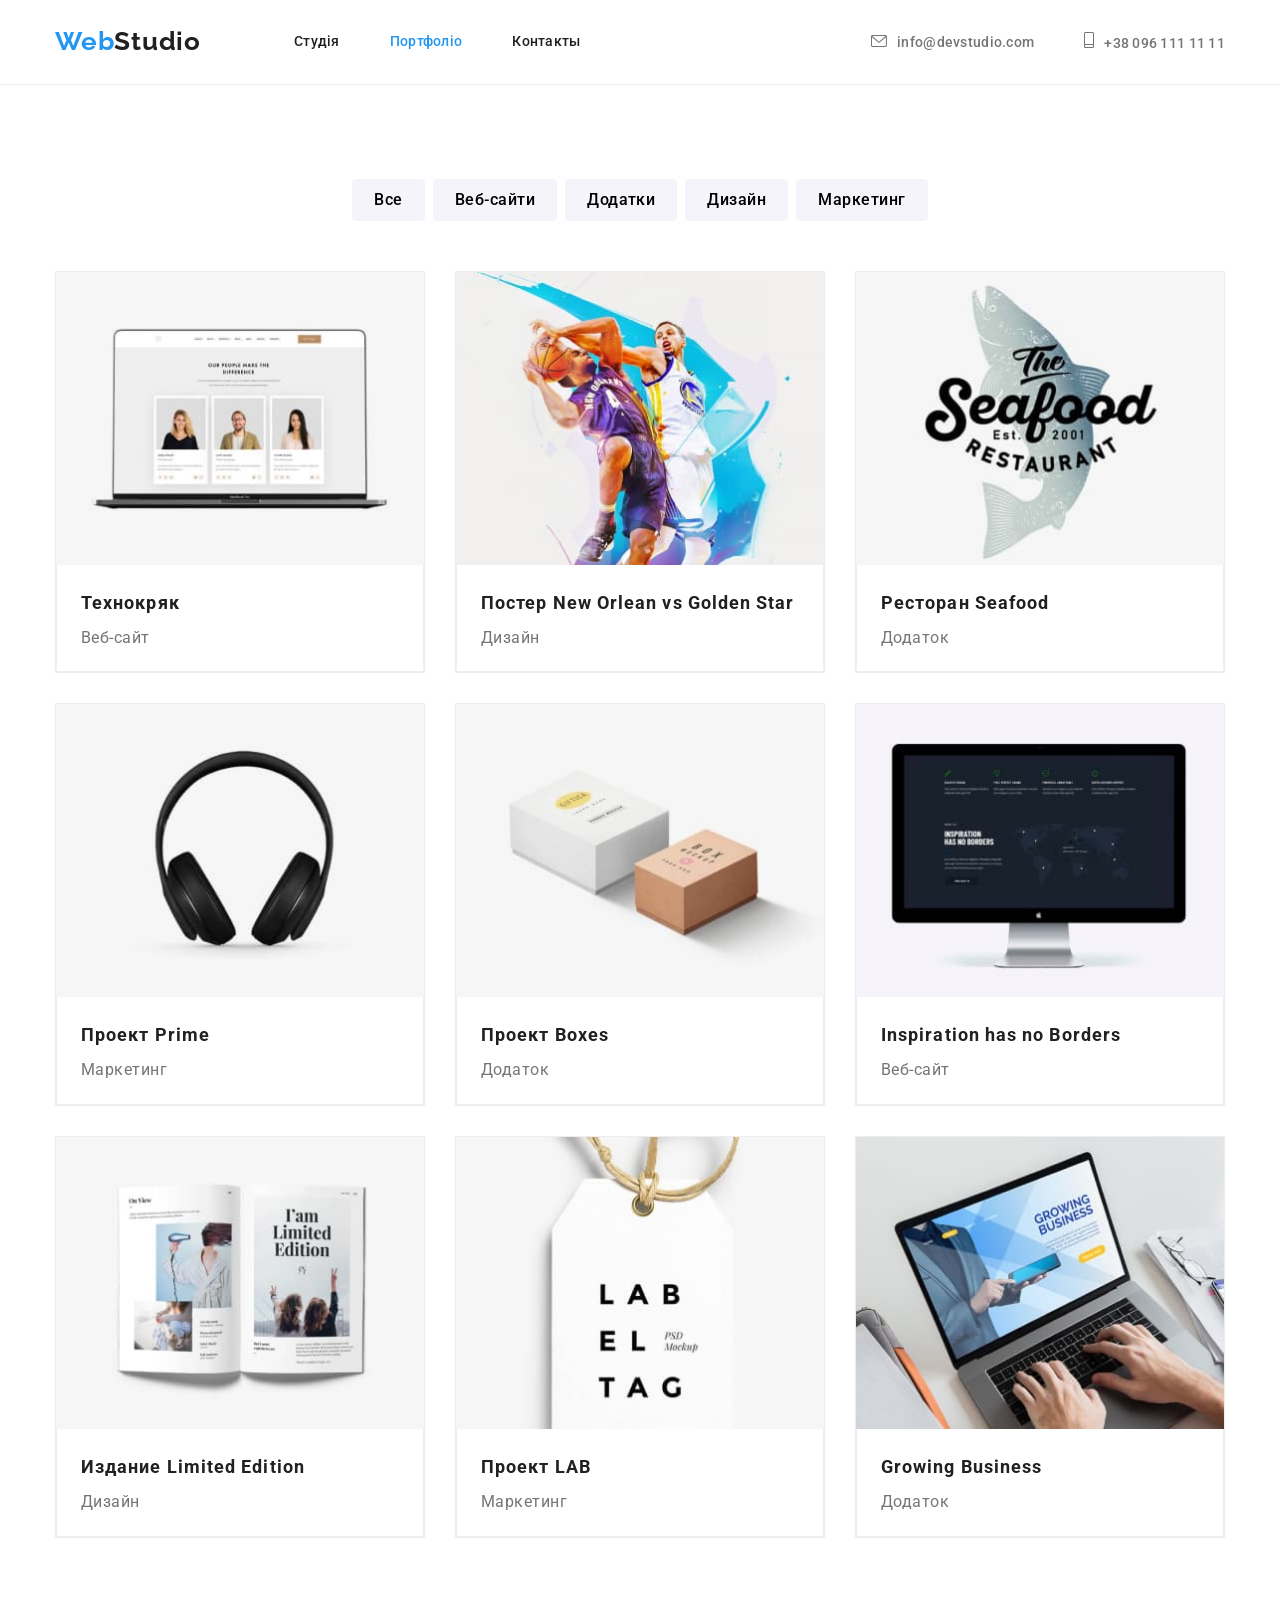
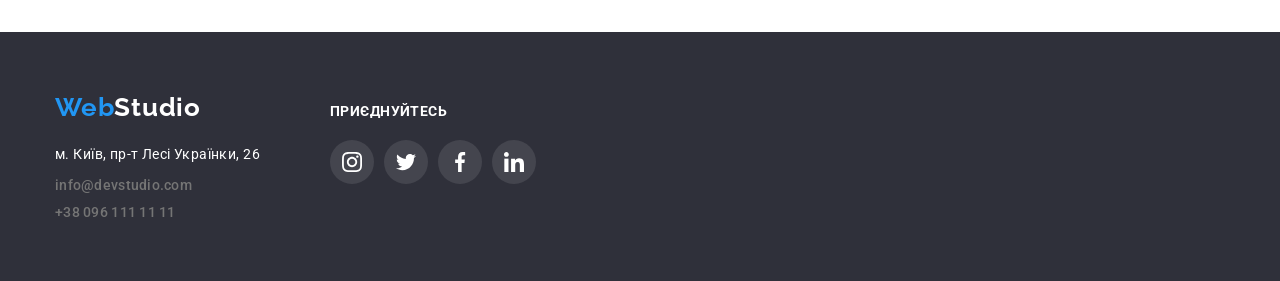
==== commit 6de8e376: "Fixed bugs" ====
--- a/portfolio.html
+++ b/portfolio.html
@@ -18,8 +18,8 @@
             <nav class="page-nav">
                 <a class="logo logo-link link" href="index.html" lang="en">Web<span class="logo-heater">Studio</span></a>
                 <ul class="menu list">
-                    <li class="menu-item"><a class="menu-link  current" href="index.html">Студія</a></li>
-                    <li class="menu-item"><a class="menu-link" href="portfolio.html">Портфоліо</a></li>
+                    <li class="menu-item"><a class="menu-link" href="index.html">Студія</a></li>
+                    <li class="menu-item"><a class="menu-link current" href="portfolio.html">Портфоліо</a></li>
                     <li class="menu-item"><a class="menu-link" href="contact.html">Контакты</a></li>
                 </ul>
             </nav>
@@ -53,30 +53,28 @@
                 <ul class="menu-portfolio">
                     <li class="portfolio-cards">
                         <a href="" class="portfolio-cards-link list link">
-                            <img class="portfolio-img" src="./images/portfolio/texnokryak.jpg" alt="зображення веб-сайту" width="370px"
-                                height="294px" />
+                            <img class="portfolio-img" src="./images/portfolio/texnokryak.jpg" alt="зображення веб-сайту" width="370"
+                                height="294" />
                             <div class="portfolio-subscription">
                                 <h2 class="portfolio-title list">Технокряк</h2>
                                 <p class="portfolio-paragraph">Веб-сайт</p>
                             </div>
-                
                         </a>
                     </li>
                     <li class="portfolio-cards">
                         <a href="" class="portfolio-cards-link list link">
                             <img class="portfolio-img" src="./images/portfolio/poster.jpg"
-                                alt="зображення дві людини грають у баскетбол" width="370px" height="294px" />
+                                alt="зображення дві людини грають у баскетбол" width="370" height="294"/>
                             <div class="portfolio-subscription">
                                 <h2 class="portfolio-title">Постер New Orlean vs Golden Star</h2>
                                 <p class="portfolio-paragraph">Дизайн</p>
                             </div>
-                
                         </a>
                     </li>
                     <li class="portfolio-cards">
                         <a href="" class="portfolio-cards-link list link">
                             <img class="portfolio-img" src="./images/portfolio/seafood.jpg" alt="зображення логотипу ресторану"
-                                width="370px" height="294px" />
+                                width="370" height="294"/>
                             <div class="portfolio-subscription">
                                 <h2 class="portfolio-title">Ресторан Seafood</h2>
                                 <p class="portfolio-paragraph">Додаток</p>
@@ -85,41 +83,34 @@
                     </li>
                     <li class="portfolio-cards">
                         <a href="" class="portfolio-cards-link list link">
-                            <img class="portfolio-img" src="./images/portfolio/prime.jpg" alt="зображення навушників" width="370px"
-                                height="294px" />
+                            <img class="portfolio-img" src="./images/portfolio/prime.jpg" alt="зображення навушників" width="370" height="294"/>
                             <div class="portfolio-subscription">
                                 <h2 class="portfolio-title">Проект Prime</h2>
                                 <p class="portfolio-paragraph">Маркетинг</p>
                             </div>
-                
                         </a>
                     </li>
                     <li class="portfolio-cards">
                         <a href="" class="portfolio-cards-link list link">
-                            <img class="portfolio-img" src="./images/portfolio/boxes.jpg" alt="зображення двох коробок" width="370px"
-                                height="294px" />
+                            <img class="portfolio-img" src="./images/portfolio/boxes.jpg" alt="зображення двох коробок" width="370" height="294"/>
                             <div class="portfolio-subscription">
                                 <h2 class="portfolio-title">Проект Boxes</h2>
                                 <p class="portfolio-paragraph">Додаток</p>
                             </div>
-                
                         </a>
                     </li>
                     <li class="portfolio-cards">
                         <a href="" class="portfolio-cards-link list link">
-                            <img class="portfolio-img" src="./images/portfolio/no-borders.jpg" alt="зображення веб-сайту на моніторі"
-                                width="370px" height="294px" />
+                            <img class="portfolio-img" src="./images/portfolio/no-borders.jpg" alt="зображення веб-сайту на моніторі" width="370" height="294"/>
                             <div class="portfolio-subscription">
                                 <h2 class="portfolio-title" lang="en">Inspiration has no Borders</h2>
                                 <p class="portfolio-paragraph">Веб-сайт</p>
                             </div>
-                
                         </a>
                     </li>
                     <li class="portfolio-cards">
                         <a href="" class="portfolio-cards-link list link">
-                            <img class="portfolio-img" src="./images/portfolio/limited-edition.jpg" alt="изображение журнала"
-                                width="370px" height="294px" />
+                            <img class="portfolio-img" src="./images/portfolio/limited-edition.jpg" alt="изображение журнала" width="370" height="294"/>
                             <div class="portfolio-subscription">
                                 <h2 class="portfolio-title">Издание Limited Edition</h2>
                                 <p class="portfolio-paragraph">Дизайн</p>
@@ -128,19 +119,16 @@
                     </li>
                     <li class="portfolio-cards">
                         <a href="" class="portfolio-cards-link list link">
-                            <img class="portfolio-img" src="./images/portfolio/lab.jpg" alt="зображення журналу" width="370px"
-                                height="294px" />
+                            <img class="portfolio-img" src="./images/portfolio/lab.jpg" alt="зображення журналу" width="370" height="294"/>
                             <div class="portfolio-subscription">
                                 <h2 class="portfolio-title">Проект LAB</h2>
                                 <p class="portfolio-paragraph">Маркетинг</p>
                             </div>
-                
                         </a>
                     </li>
                     <li class="portfolio-cards">
                         <a href="" class="portfolio-cards-link list link">
-                            <img class="portfolio-img" src="./images/portfolio/growing-business.jpg"
-                                alt="зображення людина друкує на ноутбуці" width="370px" height="294px" />
+                            <img class="portfolio-img" src="./images/portfolio/growing-business.jpg" alt="зображення людина друкує на ноутбуці" width="370" height="294"/>
                             <div class="portfolio-subscription">
                                 <h2 class="portfolio-title" lang="en">Growing Business</h2>
                                 <p class="portfolio-paragraph">Додаток</p>
--- a/css/styles.css
+++ b/css/styles.css
@@ -139,8 +139,6 @@
     color: var(--quaternary-text-color);
 }
 
- 
-
 .contact {
     display: flex;
     align-items: center;
@@ -187,10 +185,11 @@
 .background {
     background-image: linear-gradient(rgba(47,
         48, 58, 0.4),rgba(47, 48, 58, 0.4)), url('../images/bg.jpg');
-    background: #C4C4C4;
+    background-color: #C4C4C4;
     background-size: cover;
     background-position: center;
     background-repeat: no-repeat;
+
 }
 
 .hero-title {
@@ -335,7 +334,7 @@
 }
 
 .team-cards {
-    background: var(--primary-background: #FFFFFF;)
+    background-color: var(--primary-background);
     flex-basis: calc((100% - 90px)/4);
     box-shadow: 0px 1px 1px rgba(0, 0, 0, 0.12), 0px 4px 4px rgba(0, 0, 0, 0.06), 1px 4px 6px rgba(0, 0, 0, 0.16);
     border-radius: 0px 0px 4px 4px;
@@ -536,18 +535,15 @@
     line-height: 1.62;
     text-align: center;
     letter-spacing: 0.03em;
-    background: #F5F4FA;
+    background-color: #F5F4FA;
     border-radius: 4px;
-}
-
-
+    border: none;
+}
+
+.menu-btn:hover,
 .menu-btn:focus {
-    color: var(--ternary-text-color);
-    background: var(--ternary-bacground);
-}
-
-.menu-btn:hover {
-    background: var(--ternary-bacground);
+    color: #FFFFFF;
+    background-color: var(--ternary-bacground);
     box-shadow: 0px 3px 1px rgba(0, 0, 0, 0.1), 0px 1px 2px rgba(0, 0, 0, 0.08), 0px 2px 2px rgba(0, 0, 0, 0.12);
 }
 
@@ -559,10 +555,12 @@
 
 .portfolio-cards {
     flex-basis: calc((100% - 60px) / 3);
-}
-
-.portfolio-cards-link:hover,
-.portfolio-cards-link:focus {
+    background-color: #FFFFFF;
+    border: 1px solid #EEEEEE;
+}
+
+.portfolio-cards:hover,
+.portfolio-cards:focus {
     box-shadow: 0px 1px 1px rgba(0, 0, 0, 0.12), 0px 4px 4px rgba(0, 0, 0, 0.06), 1px 4px 6px rgba(0, 0, 0, 0.16);
 }
 
